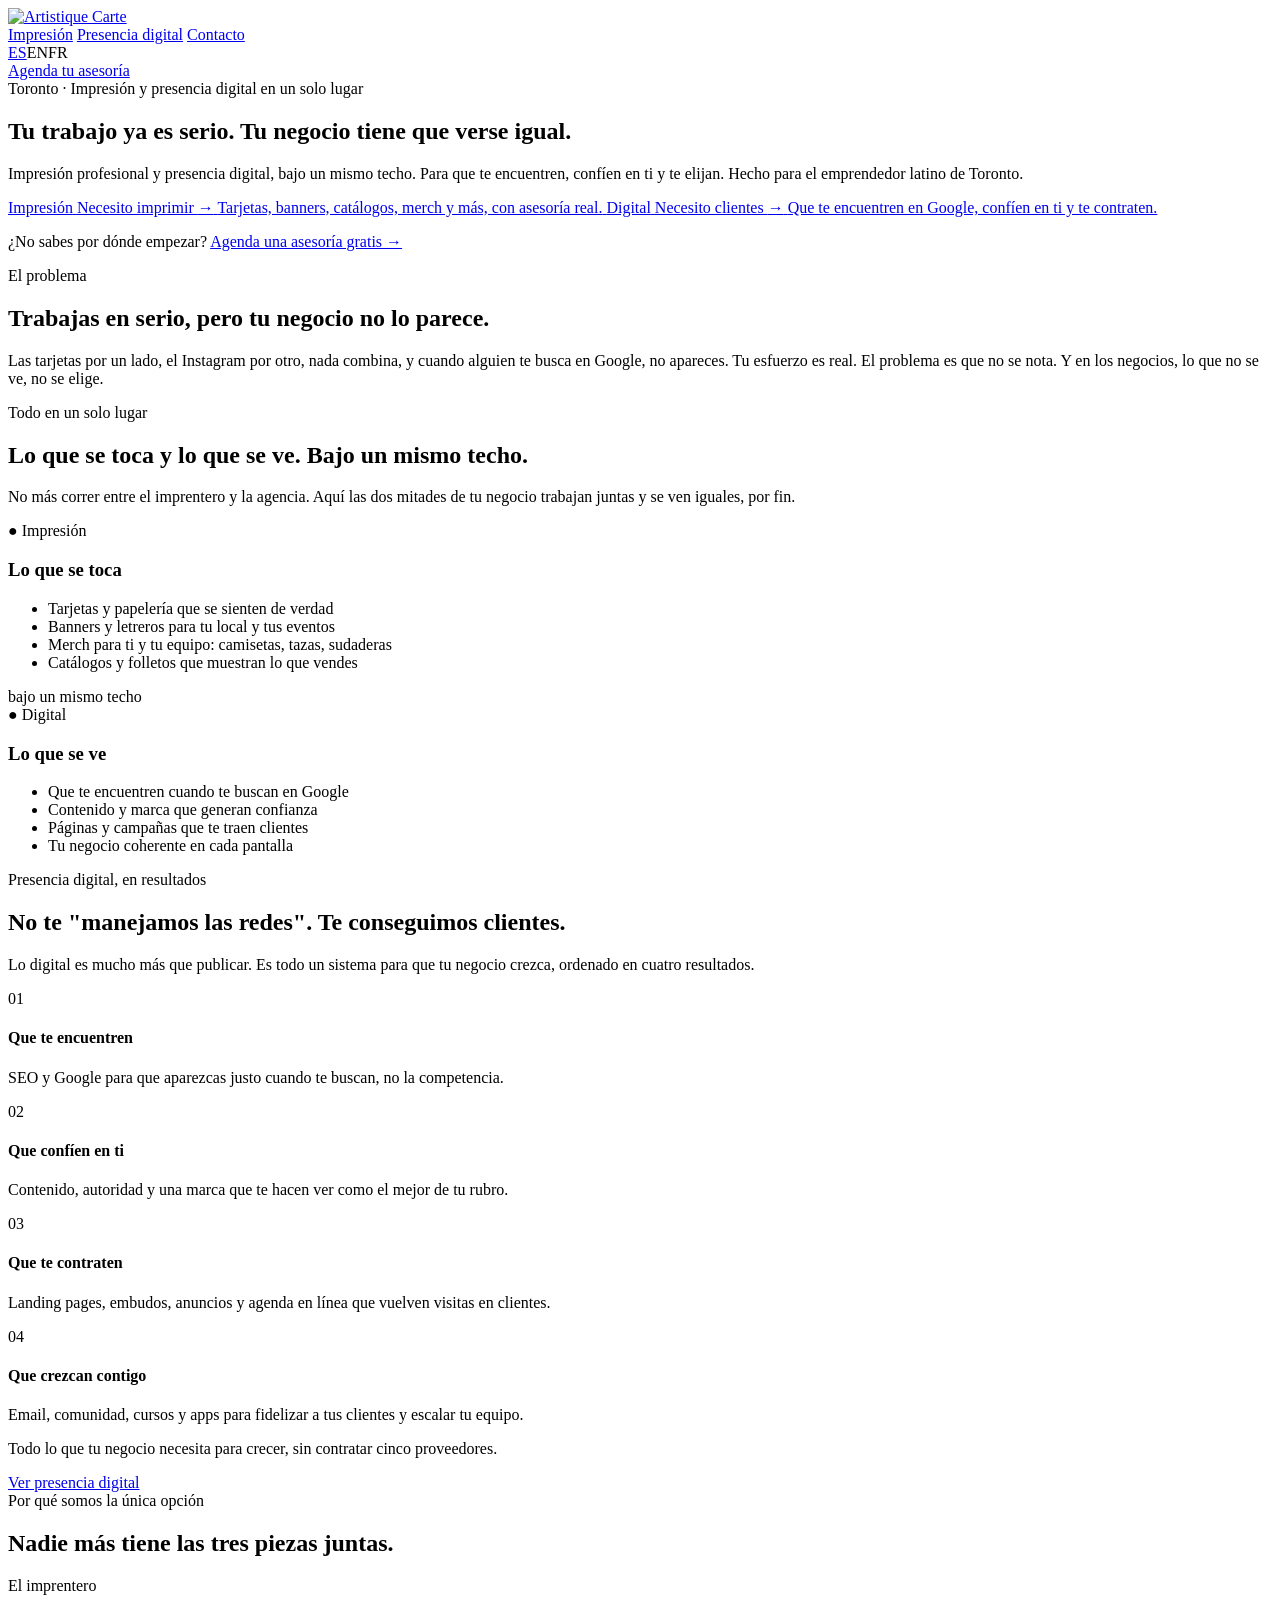
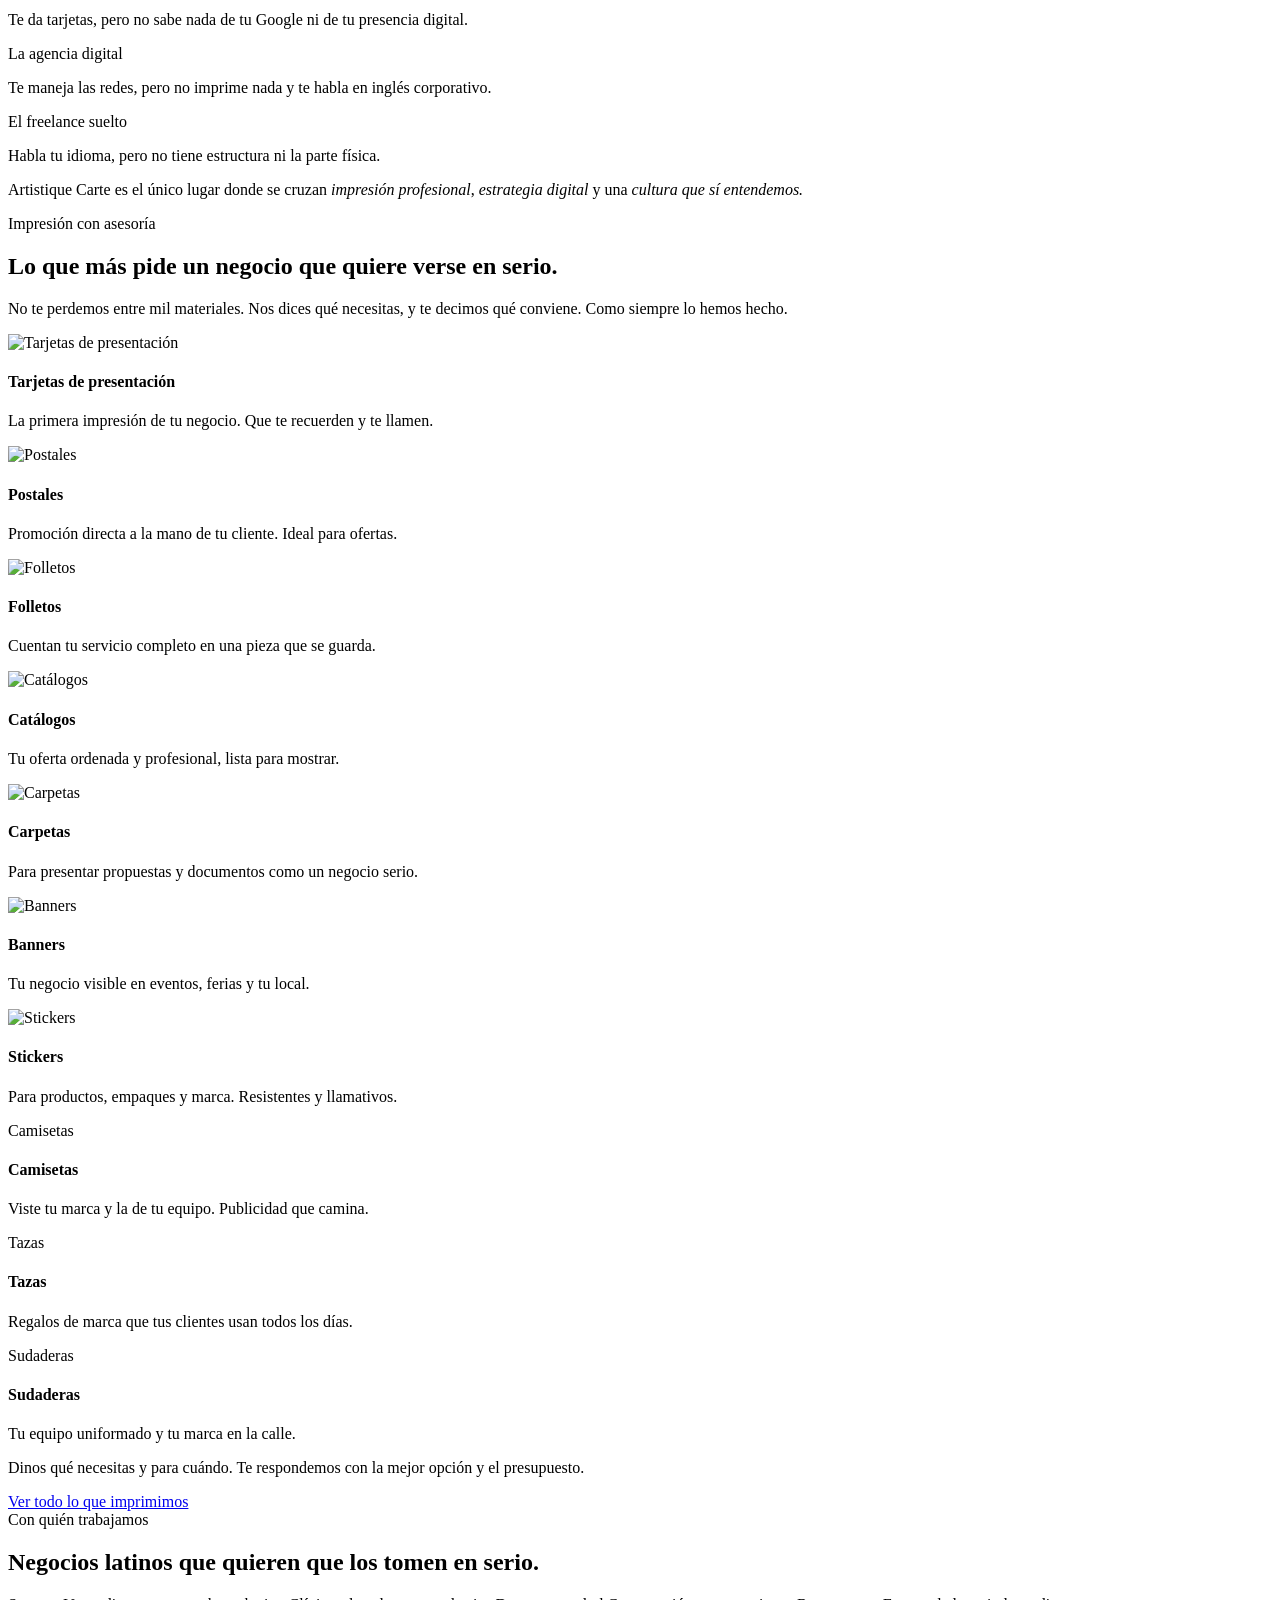
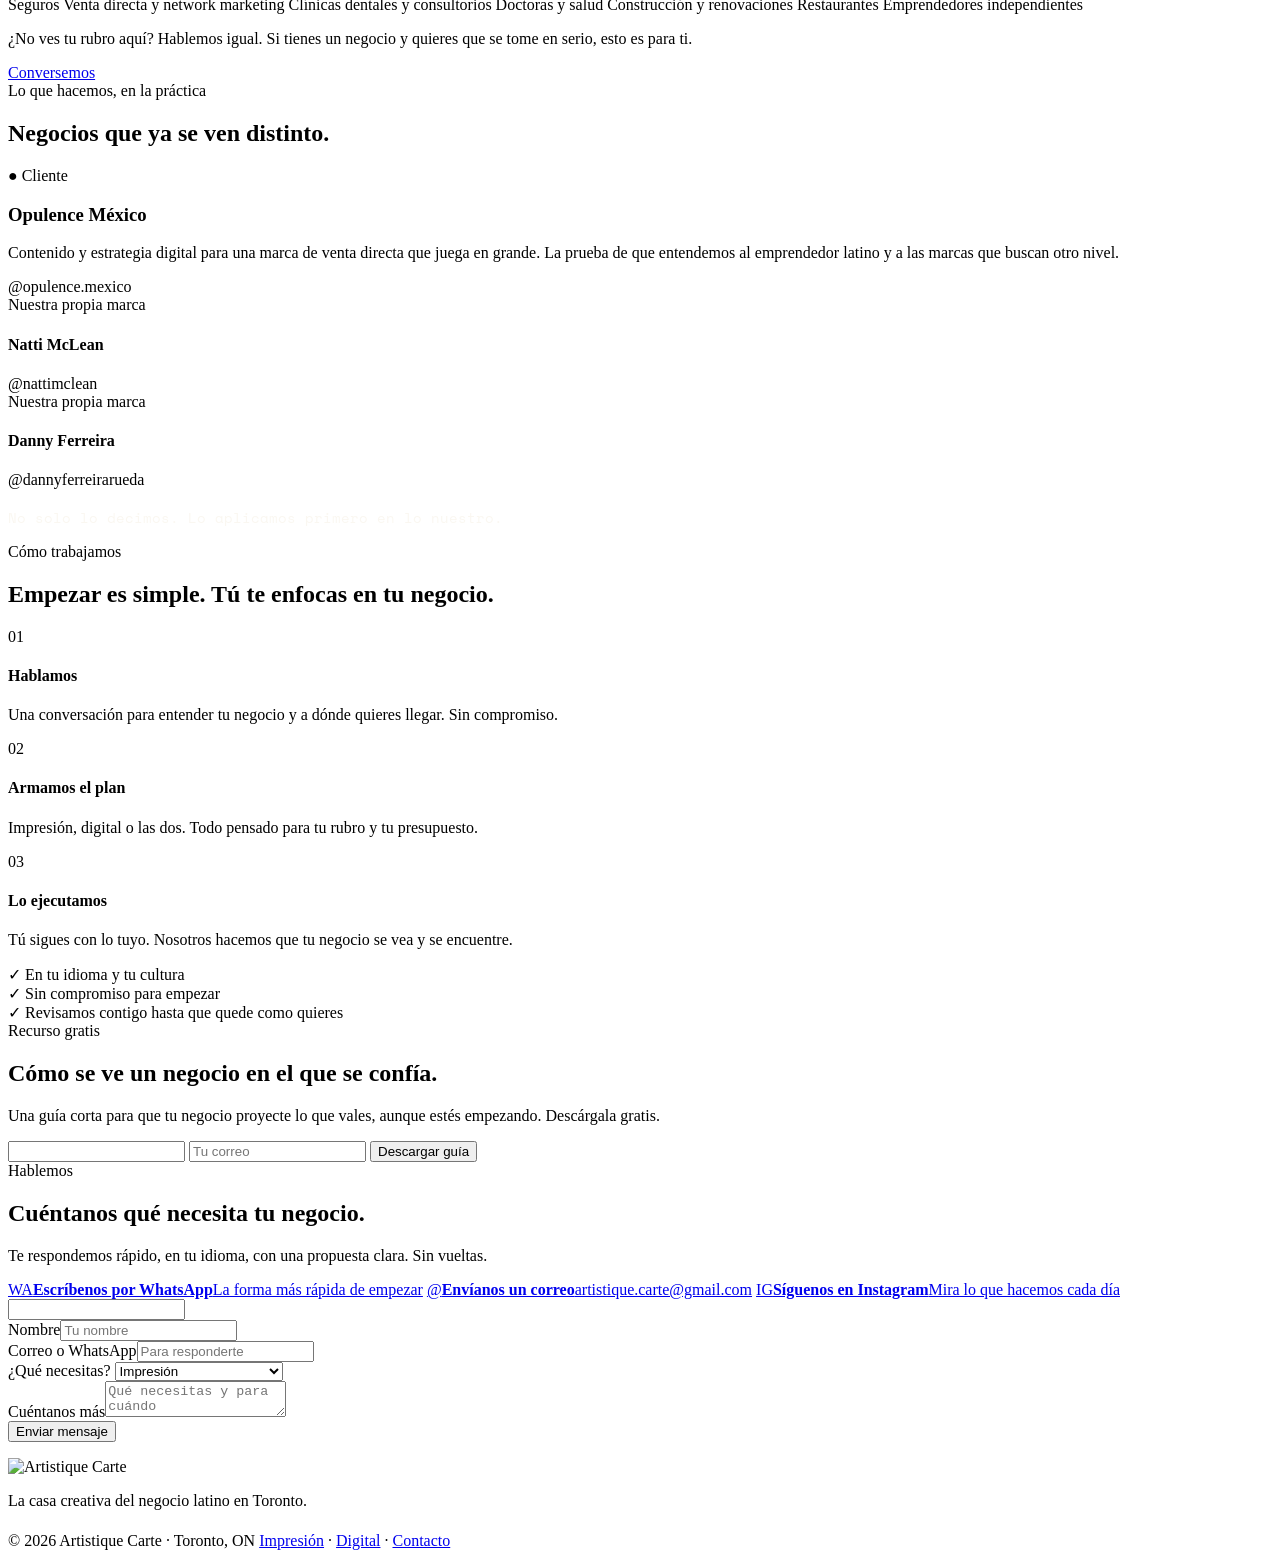
==== es/index.html @ 541c594e "Create index.html" ====
<!DOCTYPE html>
<html lang="es">
<head>
<meta charset="UTF-8">
<meta name="viewport" content="width=device-width, initial-scale=1.0">
<title>Artistique Carte — Impresión + Presencia Digital para tu negocio | Toronto</title>
<meta name="description" content="La casa creativa del negocio latino en Toronto. Impresión profesional y presencia digital bajo un mismo techo: para que te encuentren, confíen en ti y te elijan.">
<link rel="canonical" href="https://artistique-carte.vercel.app/es/">
<link rel="alternate" hreflang="es" href="https://artistique-carte.vercel.app/es/">
<link rel="alternate" hreflang="x-default" href="https://artistique-carte.vercel.app/es/">
<meta property="og:type" content="website">
<meta property="og:title" content="Artistique Carte — Impresión + Presencia Digital para tu negocio">
<meta property="og:description" content="Impresión profesional y presencia digital bajo un mismo techo, para el negocio latino de Toronto.">
<meta property="og:image" content="https://dym19l0ca2xiu.cloudfront.net/images/websitelogos/artistiquecarte_site_logo536.png">
<meta property="og:locale" content="es_ES">
<link rel="icon" href="https://dym19l0ca2xiu.cloudfront.net/images/websitelogos/artistiquecarte_site_logo536.png">
<link rel="preconnect" href="https://fonts.googleapis.com">
<link rel="preconnect" href="https://fonts.gstatic.com" crossorigin>
<link href="https://fonts.googleapis.com/css2?family=Sora:wght@400;500;600;700;800&family=Archivo:wght@400;500;600;700&family=Space+Mono:wght@400;700&display=swap" rel="stylesheet">
<link rel="stylesheet" href="/assets/styles.css">
</head>
<body>

<header>
  <div class="wrap nav">
    <div class="brand">
      <a href="/es/"><img src="https://dym19l0ca2xiu.cloudfront.net/images/websitelogos/artistiquecarte_site_logo536.png" alt="Artistique Carte"></a>
      <nav class="nav-links">
        <a href="/es/impresion">Impresión</a>
        <a href="/es/digital">Presencia digital</a>
        <a href="#contacto">Contacto</a>
      </nav>
    </div>
    <div class="nav-right">
      <nav class="lang" aria-label="Idioma"><a href="/es/" class="on">ES</a><a class="soon" title="Próximamente">EN</a><a class="soon" title="Próximamente">FR</a></nav>
      <a href="#contacto" class="btn">Agenda tu asesoría</a>
    </div>
  </div>
</header>

<section class="hero">
  <div class="wrap hero-inner">
    <span class="eyebrow"><span class="dot"></span> Toronto · Impresión y presencia digital en un solo lugar</span>
    <h1>Tu trabajo ya es serio. Tu <span class="accent">negocio</span> tiene que verse igual.</h1>
    <p class="sub">Impresión profesional y presencia digital, bajo un mismo techo. Para que te encuentren, confíen en ti y te elijan. Hecho para el emprendedor latino de Toronto.</p>
    <div class="spectrum grow"><span class="s1"></span><span class="s2"></span><span class="s3"></span><span class="s4"></span><span class="s5"></span></div>
    <div class="paths">
      <a href="/es/impresion" class="path print">
        <span class="k">Impresión</span>
        <span class="t">Necesito imprimir <span class="arrow">→</span></span>
        <span class="d">Tarjetas, banners, catálogos, merch y más, con asesoría real.</span>
      </a>
      <a href="/es/digital" class="path dig">
        <span class="k">Digital</span>
        <span class="t">Necesito clientes <span class="arrow">→</span></span>
        <span class="d">Que te encuentren en Google, confíen en ti y te contraten.</span>
      </a>
    </div>
    <p class="microcta">¿No sabes por dónde empezar? <a href="#contacto">Agenda una asesoría gratis →</a></p>
  </div>
</section>

<section class="problem">
  <div class="wrap">
    <div class="sec-label rv">El problema</div>
    <h2 class="big rv">Trabajas en serio, pero tu negocio no lo parece.</h2>
    <p class="lead rv">Las tarjetas por un lado, el Instagram por otro, nada combina, y cuando alguien te busca en Google, no apareces. Tu esfuerzo es real. <span class="kick">El problema es que no se nota.</span> Y en los negocios, lo que no se ve, no se elige.</p>
  </div>
</section>

<section class="worlds">
  <div class="wrap">
    <div class="sec-label rv">Todo en un solo lugar</div>
    <h2 class="big rv">Lo que se toca y lo que se ve. Bajo un mismo techo.</h2>
    <p class="lead rv">No más correr entre el imprentero y la agencia. Aquí las dos mitades de tu negocio trabajan juntas y se ven iguales, por fin.</p>
    <div class="world-grid rv">
      <div class="world fis">
        <span class="tag">● Impresión</span>
        <h3>Lo que se toca</h3>
        <ul>
          <li>Tarjetas y papelería que se sienten de verdad</li>
          <li>Banners y letreros para tu local y tus eventos</li>
          <li>Merch para ti y tu equipo: camisetas, tazas, sudaderas</li>
          <li>Catálogos y folletos que muestran lo que vendes</li>
        </ul>
      </div>
      <div class="roof">
        <div class="spectrum"><span class="s1"></span><span class="s2"></span><span class="s3"></span><span class="s4"></span><span class="s5"></span></div>
        <span class="rt">bajo un mismo techo</span>
      </div>
      <div class="world dig">
        <span class="tag">● Digital</span>
        <h3>Lo que se ve</h3>
        <ul>
          <li>Que te encuentren cuando te buscan en Google</li>
          <li>Contenido y marca que generan confianza</li>
          <li>Páginas y campañas que te traen clientes</li>
          <li>Tu negocio coherente en cada pantalla</li>
        </ul>
      </div>
    </div>
  </div>
</section>

<section class="outcomes">
  <div class="wrap">
    <div class="sec-label rv">Presencia digital, en resultados</div>
    <h2 class="big rv">No te "manejamos las redes". Te conseguimos clientes.</h2>
    <p class="lead rv">Lo digital es mucho más que publicar. Es todo un sistema para que tu negocio crezca, ordenado en cuatro resultados.</p>
    <div class="oc-grid rv">
      <div class="ocard"><div class="n" style="background:var(--magenta)">01</div><h4>Que te encuentren</h4><p>SEO y Google para que aparezcas justo cuando te buscan, no la competencia.</p></div>
      <div class="ocard"><div class="n" style="background:var(--violet)">02</div><h4>Que confíen en ti</h4><p>Contenido, autoridad y una marca que te hacen ver como el mejor de tu rubro.</p></div>
      <div class="ocard"><div class="n" style="background:var(--blue-d)">03</div><h4>Que te contraten</h4><p>Landing pages, embudos, anuncios y agenda en línea que vuelven visitas en clientes.</p></div>
      <div class="ocard"><div class="n" style="background:var(--gold-d)">04</div><h4>Que crezcan contigo</h4><p>Email, comunidad, cursos y apps para fidelizar a tus clientes y escalar tu equipo.</p></div>
    </div>
    <div class="oc-cta rv">
      <p>Todo lo que tu negocio necesita para crecer, sin contratar cinco proveedores.</p>
      <a href="/es/digital" class="btn big">Ver presencia digital</a>
    </div>
  </div>
</section>

<section class="why">
  <div class="wrap">
    <div class="sec-label rv">Por qué somos la única opción</div>
    <h2 class="big rv">Nadie más tiene las tres piezas juntas.</h2>
    <div class="contrast">
      <div class="cx rv"><div class="who">El imprentero</div><p>Te da tarjetas, <span class="miss">pero no sabe nada de tu Google ni de tu presencia digital.</span></p></div>
      <div class="cx rv"><div class="who">La agencia digital</div><p>Te maneja las redes, <span class="miss">pero no imprime nada y te habla en inglés corporativo.</span></p></div>
      <div class="cx rv"><div class="who">El freelance suelto</div><p>Habla tu idioma, <span class="miss">pero no tiene estructura ni la parte física.</span></p></div>
    </div>
    <p class="why-punch rv">Artistique Carte es el único lugar donde se cruzan <em>impresión profesional</em>, <em>estrategia digital</em> y una <em>cultura que sí entendemos.</em></p>
  </div>
</section>

<section class="print-sec">
  <div class="wrap">
    <div class="sec-label rv">Impresión con asesoría</div>
    <h2 class="big rv">Lo que más pide un negocio que quiere verse en serio.</h2>
    <p class="lead rv">No te perdemos entre mil materiales. Nos dices qué necesitas, y te decimos qué conviene. Como siempre lo hemos hecho.</p>
    <div class="grid10 rv">
      <div class="pcard"><img class="thumb" loading="lazy" src="https://dym19l0ca2xiu.cloudfront.net/images/product/matte-business-cards.png" alt="Tarjetas de presentación"><div class="body"><span class="chip" style="background:var(--magenta)"></span><h4>Tarjetas de presentación</h4><p>La primera impresión de tu negocio. Que te recuerden y te llamen.</p></div></div>
      <div class="pcard"><img class="thumb" loading="lazy" src="https://dym19l0ca2xiu.cloudfront.net/images/product/matte-postcards.png" alt="Postales"><div class="body"><span class="chip" style="background:var(--violet)"></span><h4>Postales</h4><p>Promoción directa a la mano de tu cliente. Ideal para ofertas.</p></div></div>
      <div class="pcard"><img class="thumb" loading="lazy" src="https://dym19l0ca2xiu.cloudfront.net/images/product/brochure-matte.jpg" alt="Folletos"><div class="body"><span class="chip" style="background:var(--blue)"></span><h4>Folletos</h4><p>Cuentan tu servicio completo en una pieza que se guarda.</p></div></div>
      <div class="pcard"><img class="thumb" loading="lazy" src="https://dym19l0ca2xiu.cloudfront.net/images/product/booklet_8_5x11.jpg" alt="Catálogos"><div class="body"><span class="chip" style="background:var(--lime)"></span><h4>Catálogos</h4><p>Tu oferta ordenada y profesional, lista para mostrar.</p></div></div>
      <div class="pcard"><img class="thumb" loading="lazy" src="https://dym19l0ca2xiu.cloudfront.net/images/product/custom-presentation-folders_06494216202402.png" alt="Carpetas"><div class="body"><span class="chip" style="background:var(--gold)"></span><h4>Carpetas</h4><p>Para presentar propuestas y documentos como un negocio serio.</p></div></div>
      <div class="pcard"><img class="thumb" loading="lazy" src="https://dym19l0ca2xiu.cloudfront.net/images/product/premium_pull_up_banner_cat_07110416202402.jpg" alt="Banners"><div class="body"><span class="chip" style="background:var(--magenta)"></span><h4>Banners</h4><p>Tu negocio visible en eventos, ferias y tu local.</p></div></div>
      <div class="pcard"><img class="thumb" loading="lazy" src="https://dym19l0ca2xiu.cloudfront.net/images/product/adhesive-vinyl-a_07200716202402.jpg" alt="Stickers"><div class="body"><span class="chip" style="background:var(--violet)"></span><h4>Stickers</h4><p>Para productos, empaques y marca. Resistentes y llamativos.</p></div></div>
      <div class="pcard"><div class="mvis" style="background:linear-gradient(135deg,var(--magenta),var(--violet))">Camisetas</div><div class="body"><span class="chip" style="background:var(--blue)"></span><h4>Camisetas</h4><p>Viste tu marca y la de tu equipo. Publicidad que camina.</p></div></div>
      <div class="pcard"><div class="mvis" style="background:linear-gradient(135deg,var(--blue),var(--lime))">Tazas</div><div class="body"><span class="chip" style="background:var(--lime)"></span><h4>Tazas</h4><p>Regalos de marca que tus clientes usan todos los días.</p></div></div>
      <div class="pcard"><div class="mvis" style="background:linear-gradient(135deg,var(--violet),var(--gold))">Sudaderas</div><div class="body"><span class="chip" style="background:var(--gold)"></span><h4>Sudaderas</h4><p>Tu equipo uniformado y tu marca en la calle.</p></div></div>
    </div>
    <div class="print-cta rv">
      <p>Dinos qué necesitas y para cuándo. Te respondemos con la mejor opción y el presupuesto.</p>
      <a href="/es/impresion" class="btn">Ver todo lo que imprimimos</a>
    </div>
  </div>
</section>

<section class="who-sec">
  <div class="wrap">
    <div class="sec-label rv">Con quién trabajamos</div>
    <h2 class="big rv">Negocios latinos que quieren que los tomen en serio.</h2>
    <div class="ind rv">
      <span>Seguros</span>
      <span>Venta directa y network marketing</span>
      <span>Clínicas dentales y consultorios</span>
      <span>Doctoras y salud</span>
      <span>Construcción y renovaciones</span>
      <span>Restaurantes</span>
      <span>Emprendedores independientes</span>
    </div>
    <div class="opendoor rv">
      <p>¿No ves tu rubro aquí? <span>Hablemos igual.</span> Si tienes un negocio y quieres que se tome en serio, esto es para ti.</p>
      <a href="#contacto" class="btn">Conversemos</a>
    </div>
  </div>
</section>

<section class="cases">
  <div class="wrap">
    <div class="sec-label rv">Lo que hacemos, en la práctica</div>
    <h2 class="big rv">Negocios que ya se ven distinto.</h2>
    <div class="case-feat rv">
      <div class="l">
        <span class="badge">● Cliente</span>
        <h3>Opulence México</h3>
        <p>Contenido y estrategia digital para una marca de venta directa que juega en grande. La prueba de que entendemos al emprendedor latino y a las marcas que buscan otro nivel.</p>
      </div>
      <span class="handle">@opulence.mexico</span>
    </div>
    <div class="own rv">
      <div class="oc2"><div class="kind">Nuestra propia marca</div><h4>Natti McLean</h4><span class="handle">@nattimclean</span></div>
      <div class="oc2"><div class="kind">Nuestra propia marca</div><h4>Danny Ferreira</h4><span class="handle">@dannyferreirarueda</span></div>
    </div>
    <p class="rv" style="color:rgba(247,241,232,.6);font-size:.9rem;margin-top:18px;font-family:'Space Mono',monospace">No solo lo decimos. Lo aplicamos primero en lo nuestro.</p>
  </div>
</section>

<section class="steps-sec">
  <div class="wrap">
    <div class="sec-label rv">Cómo trabajamos</div>
    <h2 class="big rv">Empezar es simple. Tú te enfocas en tu negocio.</h2>
    <div class="steps rv">
      <div class="step"><div class="num">01</div><h4>Hablamos</h4><p>Una conversación para entender tu negocio y a dónde quieres llegar. Sin compromiso.</p></div>
      <div class="step"><div class="num">02</div><h4>Armamos el plan</h4><p>Impresión, digital o las dos. Todo pensado para tu rubro y tu presupuesto.</p></div>
      <div class="step"><div class="num">03</div><h4>Lo ejecutamos</h4><p>Tú sigues con lo tuyo. Nosotros hacemos que tu negocio se vea y se encuentre.</p></div>
    </div>
  </div>
</section>

<section class="assure">
  <div class="wrap assure-grid rv">
    <div class="a"><span class="ck">✓</span> En tu idioma y tu cultura</div>
    <div class="a"><span class="ck">✓</span> Sin compromiso para empezar</div>
    <div class="a"><span class="ck">✓</span> Revisamos contigo hasta que quede como quieres</div>
  </div>
</section>

<section class="lead-sec">
  <div class="wrap lead-in">
    <div class="l rv">
      <div class="sec-label">Recurso gratis</div>
      <h2>Cómo se ve un negocio en el que se confía.</h2>
      <p>Una guía corta para que tu negocio proyecte lo que vales, aunque estés empezando. Descárgala gratis.</p>
    </div>
    <form class="capture rv" data-ac-form action="https://api.web3forms.com/submit" method="POST">
      <input type="hidden" name="access_key" value="REEMPLAZAR_ACCESS_KEY">
      <input type="hidden" name="subject" value="Nueva descarga de guía — Artistique Carte">
      <input type="hidden" name="from_name" value="Web Artistique Carte">
      <input type="text" name="botcheck" class="hp" tabindex="-1" autocomplete="off">
      <input type="email" name="email" placeholder="Tu correo" aria-label="Tu correo" required>
      <button type="submit" class="btn">Descargar guía</button>
    </form>
  </div>
</section>

<section class="contact" id="contacto">
  <div class="wrap">
    <div class="contact-grid">
      <div class="rv">
        <div class="sec-label">Hablemos</div>
        <h2 class="big">Cuéntanos qué necesita tu negocio.</h2>
        <p class="intro">Te respondemos rápido, en tu idioma, con una propuesta clara. Sin vueltas.</p>
        <div class="cways">
          <a href="https://wa.me/16470000000" class="cway" target="_blank" rel="noopener"><span class="ic" style="background:var(--lime)">WA</span><span><b>Escríbenos por WhatsApp</b><span>La forma más rápida de empezar</span></span></a>
          <a href="mailto:artistique.carte@gmail.com" class="cway"><span class="ic" style="background:var(--blue)">@</span><span><b>Envíanos un correo</b><span>artistique.carte@gmail.com</span></span></a>
          <a href="https://instagram.com/artistiquecarte" class="cway" target="_blank" rel="noopener"><span class="ic" style="background:var(--magenta)">IG</span><span><b>Síguenos en Instagram</b><span>Mira lo que hacemos cada día</span></span></a>
        </div>
      </div>
      <form class="form rv" data-ac-form action="https://api.web3forms.com/submit" method="POST">
        <input type="hidden" name="access_key" value="REEMPLAZAR_ACCESS_KEY">
        <input type="hidden" name="subject" value="Nuevo mensaje de contacto — Artistique Carte">
        <input type="hidden" name="from_name" value="Web Artistique Carte">
        <input type="text" name="botcheck" class="hp" tabindex="-1" autocomplete="off">
        <div class="frow"><label>Nombre</label><input type="text" name="nombre" placeholder="Tu nombre" required></div>
        <div class="frow"><label>Correo o WhatsApp</label><input type="text" name="contacto" placeholder="Para responderte" required></div>
        <div class="frow"><label>¿Qué necesitas?</label>
          <select name="necesita"><option>Impresión</option><option>Presencia digital</option><option>Las dos cosas</option><option>Todavía no estoy segura</option></select>
        </div>
        <div class="frow"><label>Cuéntanos más</label><textarea name="mensaje" placeholder="Qué necesitas y para cuándo"></textarea></div>
        <button type="submit" class="btn">Enviar mensaje</button>
        <p class="form-status"></p>
      </form>
    </div>
  </div>
</section>

<footer>
  <div class="wrap">
    <div class="foot-top">
      <img src="https://dym19l0ca2xiu.cloudfront.net/images/websitelogos/artistiquecarte_site_logo536.png" alt="Artistique Carte">
      <p class="foot-tag">La casa creativa del negocio latino en Toronto.</p>
    </div>
    <div class="spectrum" style="margin:22px 0"><span class="s1"></span><span class="s2"></span><span class="s3"></span><span class="s4"></span><span class="s5"></span></div>
    <div class="foot-bot">
      <span>© 2026 Artistique Carte · Toronto, ON</span>
      <span><a href="/es/impresion">Impresión</a> · <a href="/es/digital">Digital</a> · <a href="#contacto">Contacto</a></span>
    </div>
  </div>
</footer>

<script src="/assets/site.js" defer></script>
</body>
</html>
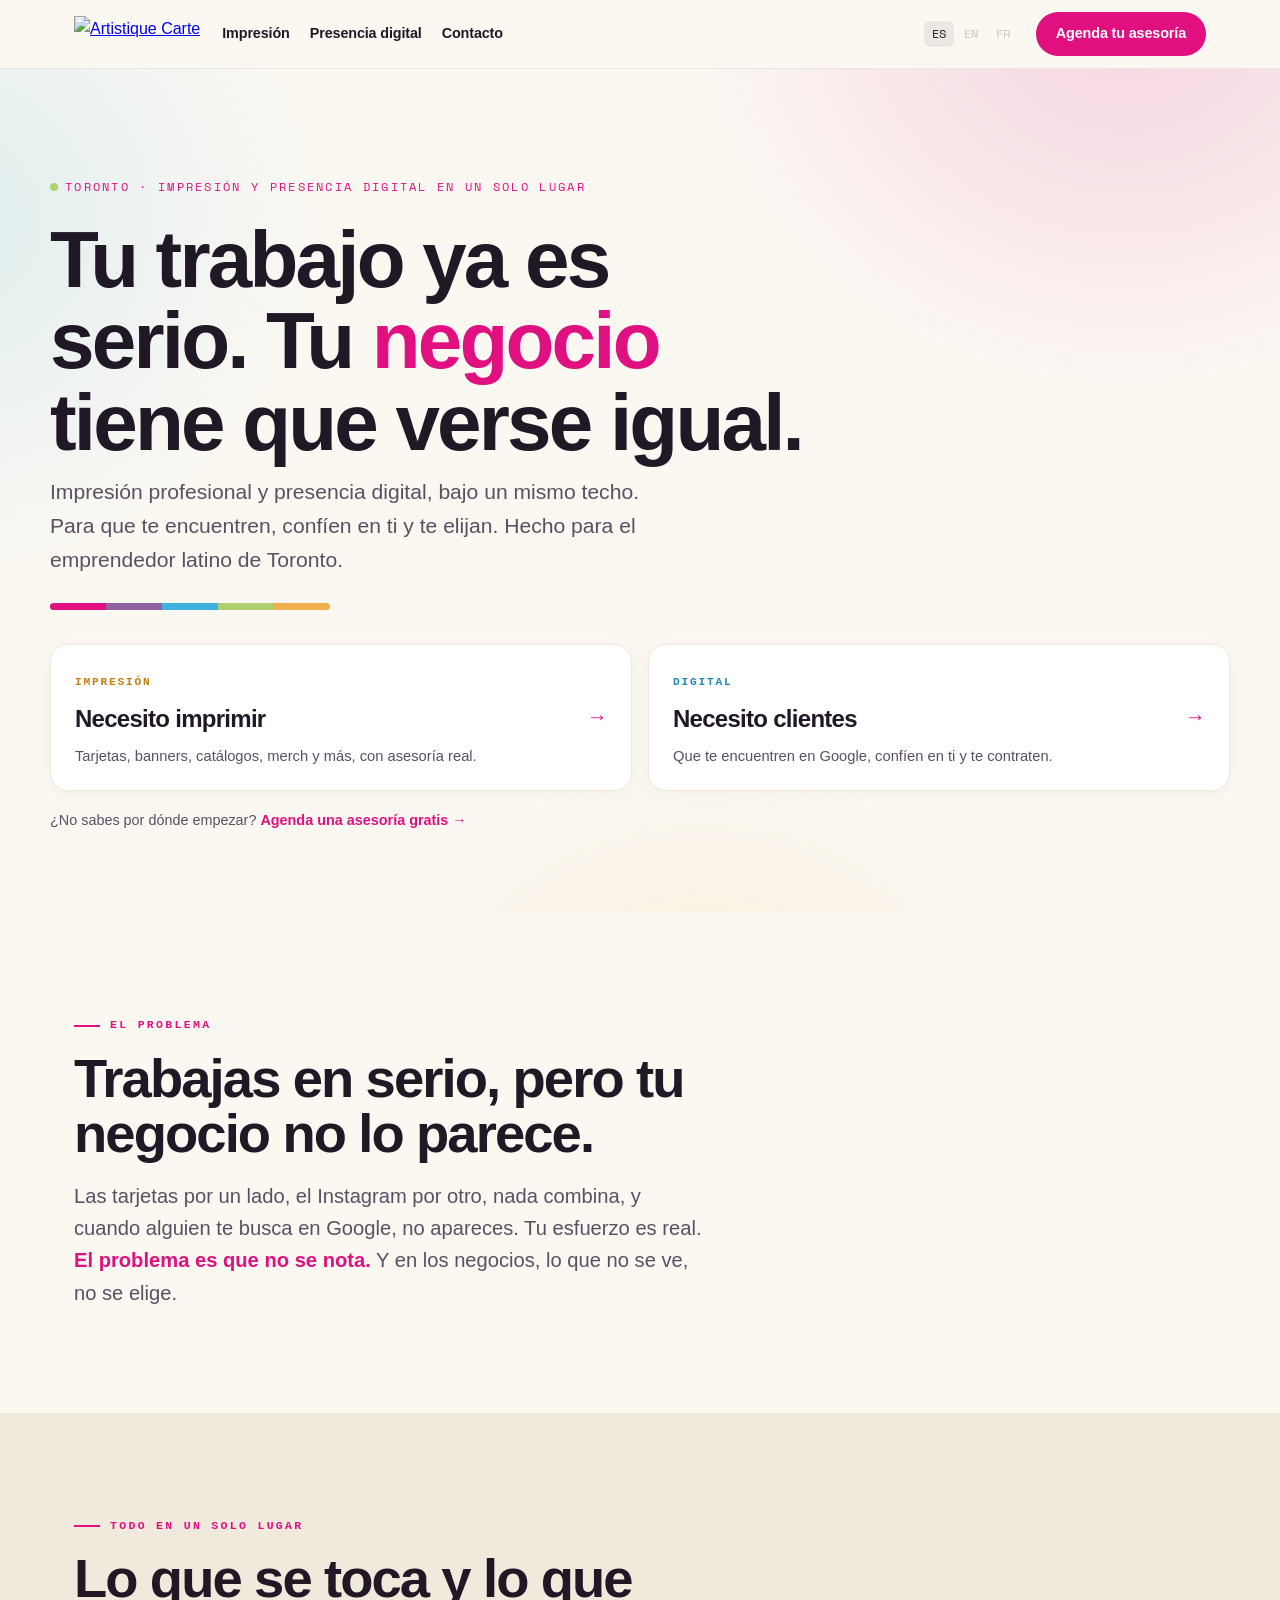
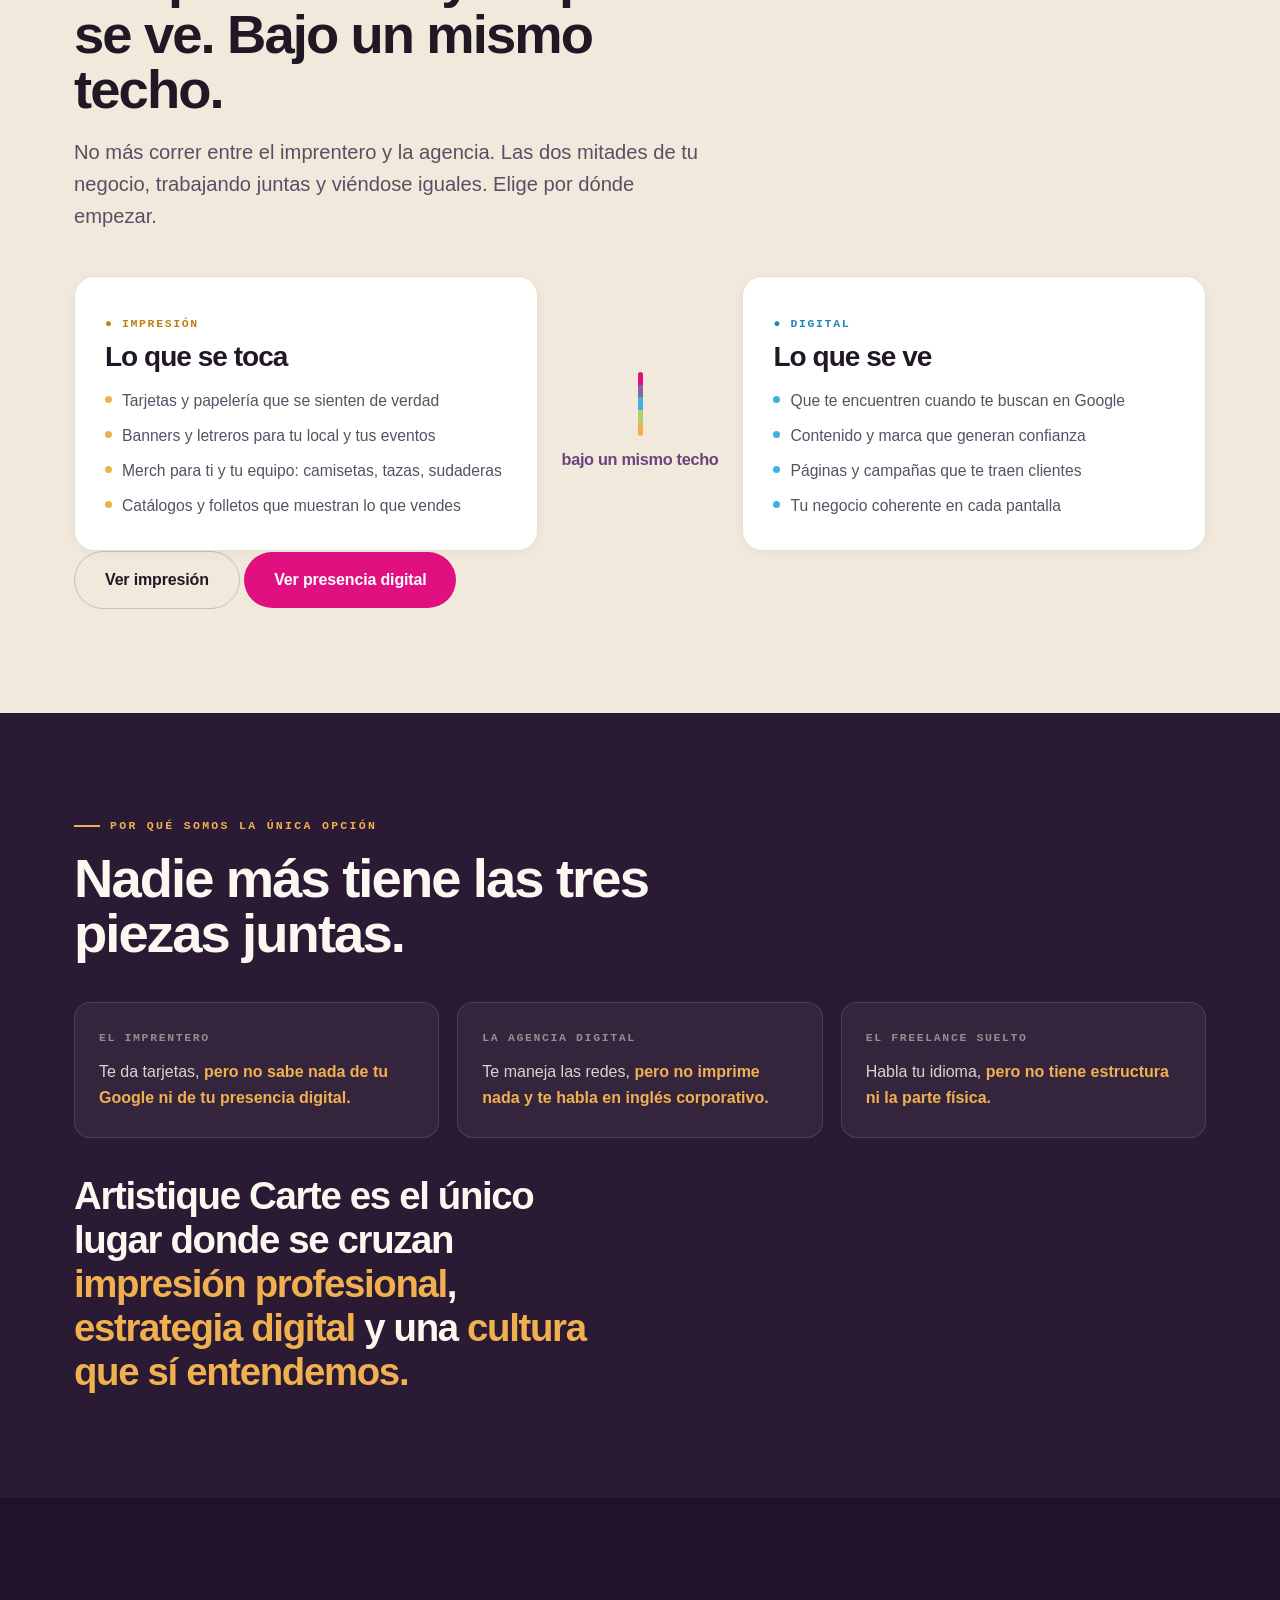
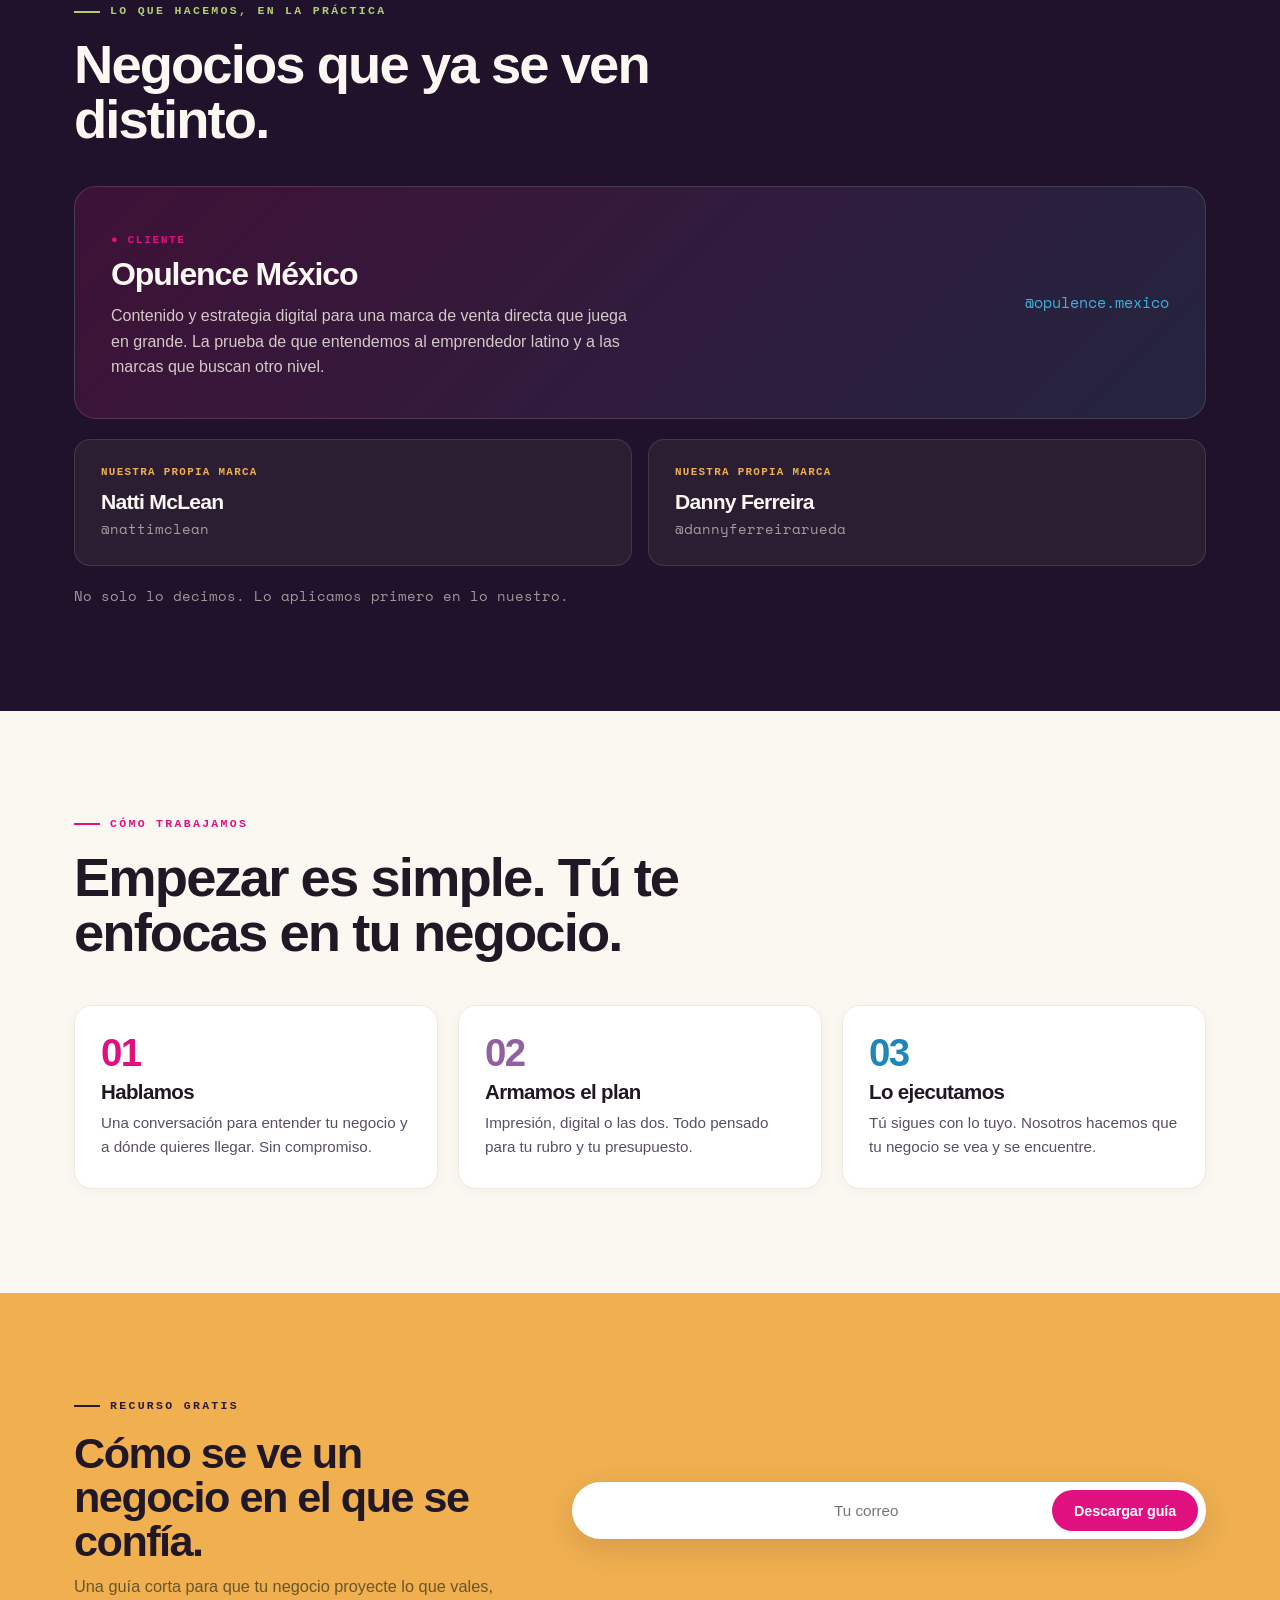
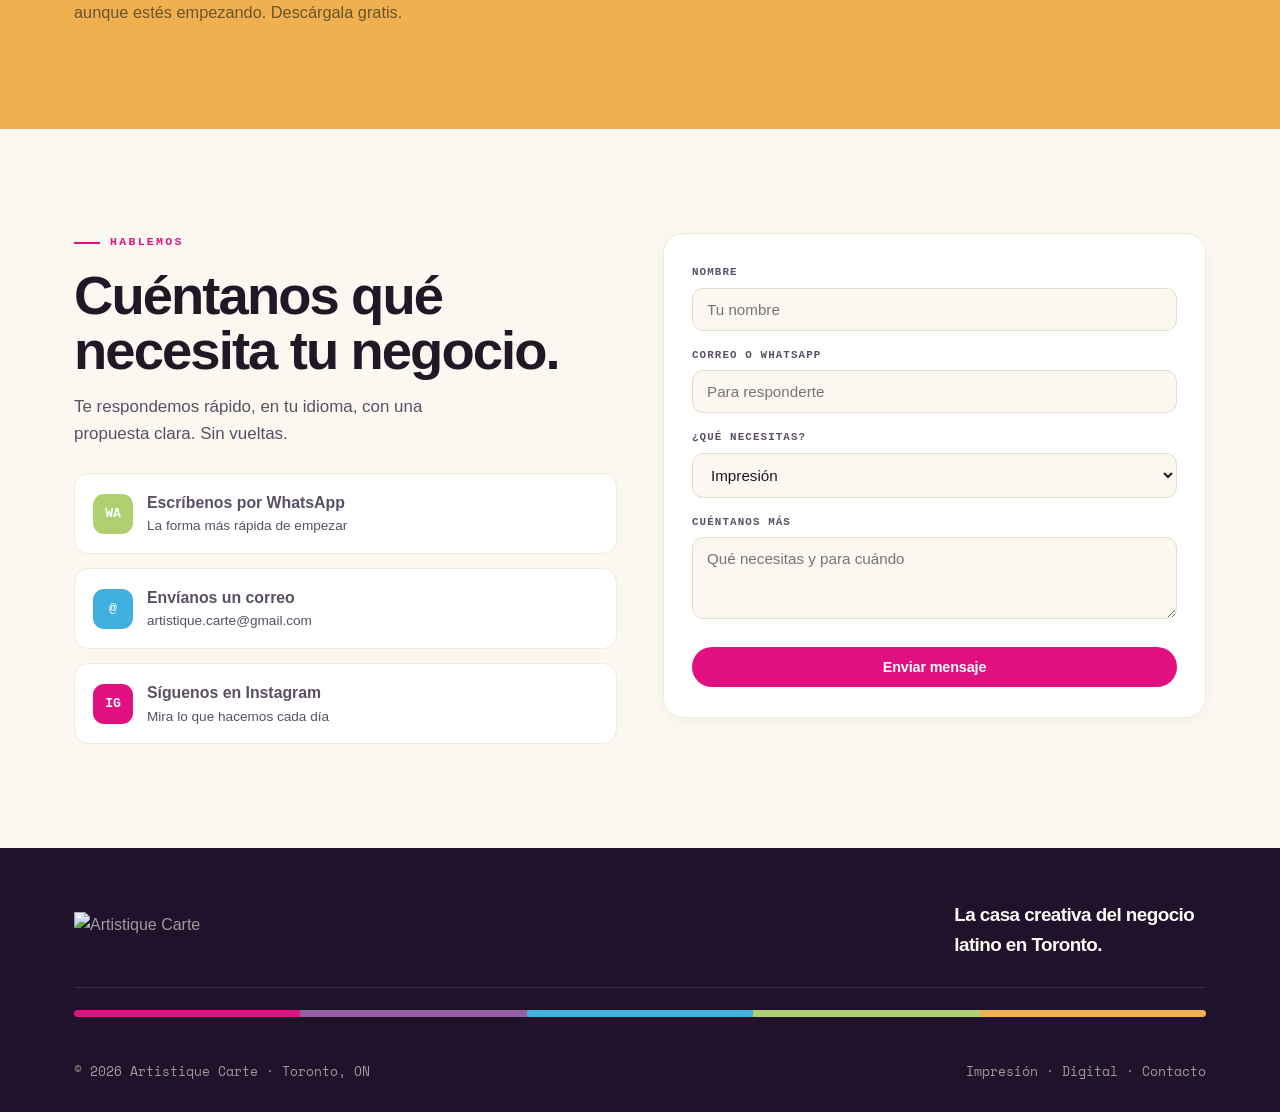
==== commit c1409f91: "Update index.html" ====
--- a/es/index.html
+++ b/es/index.html
@@ -72,7 +72,7 @@
   <div class="wrap">
     <div class="sec-label rv">Todo en un solo lugar</div>
     <h2 class="big rv">Lo que se toca y lo que se ve. Bajo un mismo techo.</h2>
-    <p class="lead rv">No más correr entre el imprentero y la agencia. Aquí las dos mitades de tu negocio trabajan juntas y se ven iguales, por fin.</p>
+    <p class="lead rv">No más correr entre el imprentero y la agencia. Las dos mitades de tu negocio, trabajando juntas y viéndose iguales. Elige por dónde empezar.</p>
     <div class="world-grid rv">
       <div class="world fis">
         <span class="tag">● Impresión</span>
@@ -99,22 +99,8 @@
         </ul>
       </div>
     </div>
-  </div>
-</section>
-
-<section class="outcomes">
-  <div class="wrap">
-    <div class="sec-label rv">Presencia digital, en resultados</div>
-    <h2 class="big rv">No te "manejamos las redes". Te conseguimos clientes.</h2>
-    <p class="lead rv">Lo digital es mucho más que publicar. Es todo un sistema para que tu negocio crezca, ordenado en cuatro resultados.</p>
-    <div class="oc-grid rv">
-      <div class="ocard"><div class="n" style="background:var(--magenta)">01</div><h4>Que te encuentren</h4><p>SEO y Google para que aparezcas justo cuando te buscan, no la competencia.</p></div>
-      <div class="ocard"><div class="n" style="background:var(--violet)">02</div><h4>Que confíen en ti</h4><p>Contenido, autoridad y una marca que te hacen ver como el mejor de tu rubro.</p></div>
-      <div class="ocard"><div class="n" style="background:var(--blue-d)">03</div><h4>Que te contraten</h4><p>Landing pages, embudos, anuncios y agenda en línea que vuelven visitas en clientes.</p></div>
-      <div class="ocard"><div class="n" style="background:var(--gold-d)">04</div><h4>Que crezcan contigo</h4><p>Email, comunidad, cursos y apps para fidelizar a tus clientes y escalar tu equipo.</p></div>
-    </div>
-    <div class="oc-cta rv">
-      <p>Todo lo que tu negocio necesita para crecer, sin contratar cinco proveedores.</p>
+    <div class="worlds-cta rv">
+      <a href="/es/impresion" class="btn ghost big">Ver impresión</a>
       <a href="/es/digital" class="btn big">Ver presencia digital</a>
     </div>
   </div>
@@ -130,50 +116,6 @@
       <div class="cx rv"><div class="who">El freelance suelto</div><p>Habla tu idioma, <span class="miss">pero no tiene estructura ni la parte física.</span></p></div>
     </div>
     <p class="why-punch rv">Artistique Carte es el único lugar donde se cruzan <em>impresión profesional</em>, <em>estrategia digital</em> y una <em>cultura que sí entendemos.</em></p>
-  </div>
-</section>
-
-<section class="print-sec">
-  <div class="wrap">
-    <div class="sec-label rv">Impresión con asesoría</div>
-    <h2 class="big rv">Lo que más pide un negocio que quiere verse en serio.</h2>
-    <p class="lead rv">No te perdemos entre mil materiales. Nos dices qué necesitas, y te decimos qué conviene. Como siempre lo hemos hecho.</p>
-    <div class="grid10 rv">
-      <div class="pcard"><img class="thumb" loading="lazy" src="https://dym19l0ca2xiu.cloudfront.net/images/product/matte-business-cards.png" alt="Tarjetas de presentación"><div class="body"><span class="chip" style="background:var(--magenta)"></span><h4>Tarjetas de presentación</h4><p>La primera impresión de tu negocio. Que te recuerden y te llamen.</p></div></div>
-      <div class="pcard"><img class="thumb" loading="lazy" src="https://dym19l0ca2xiu.cloudfront.net/images/product/matte-postcards.png" alt="Postales"><div class="body"><span class="chip" style="background:var(--violet)"></span><h4>Postales</h4><p>Promoción directa a la mano de tu cliente. Ideal para ofertas.</p></div></div>
-      <div class="pcard"><img class="thumb" loading="lazy" src="https://dym19l0ca2xiu.cloudfront.net/images/product/brochure-matte.jpg" alt="Folletos"><div class="body"><span class="chip" style="background:var(--blue)"></span><h4>Folletos</h4><p>Cuentan tu servicio completo en una pieza que se guarda.</p></div></div>
-      <div class="pcard"><img class="thumb" loading="lazy" src="https://dym19l0ca2xiu.cloudfront.net/images/product/booklet_8_5x11.jpg" alt="Catálogos"><div class="body"><span class="chip" style="background:var(--lime)"></span><h4>Catálogos</h4><p>Tu oferta ordenada y profesional, lista para mostrar.</p></div></div>
-      <div class="pcard"><img class="thumb" loading="lazy" src="https://dym19l0ca2xiu.cloudfront.net/images/product/custom-presentation-folders_06494216202402.png" alt="Carpetas"><div class="body"><span class="chip" style="background:var(--gold)"></span><h4>Carpetas</h4><p>Para presentar propuestas y documentos como un negocio serio.</p></div></div>
-      <div class="pcard"><img class="thumb" loading="lazy" src="https://dym19l0ca2xiu.cloudfront.net/images/product/premium_pull_up_banner_cat_07110416202402.jpg" alt="Banners"><div class="body"><span class="chip" style="background:var(--magenta)"></span><h4>Banners</h4><p>Tu negocio visible en eventos, ferias y tu local.</p></div></div>
-      <div class="pcard"><img class="thumb" loading="lazy" src="https://dym19l0ca2xiu.cloudfront.net/images/product/adhesive-vinyl-a_07200716202402.jpg" alt="Stickers"><div class="body"><span class="chip" style="background:var(--violet)"></span><h4>Stickers</h4><p>Para productos, empaques y marca. Resistentes y llamativos.</p></div></div>
-      <div class="pcard"><div class="mvis" style="background:linear-gradient(135deg,var(--magenta),var(--violet))">Camisetas</div><div class="body"><span class="chip" style="background:var(--blue)"></span><h4>Camisetas</h4><p>Viste tu marca y la de tu equipo. Publicidad que camina.</p></div></div>
-      <div class="pcard"><div class="mvis" style="background:linear-gradient(135deg,var(--blue),var(--lime))">Tazas</div><div class="body"><span class="chip" style="background:var(--lime)"></span><h4>Tazas</h4><p>Regalos de marca que tus clientes usan todos los días.</p></div></div>
-      <div class="pcard"><div class="mvis" style="background:linear-gradient(135deg,var(--violet),var(--gold))">Sudaderas</div><div class="body"><span class="chip" style="background:var(--gold)"></span><h4>Sudaderas</h4><p>Tu equipo uniformado y tu marca en la calle.</p></div></div>
-    </div>
-    <div class="print-cta rv">
-      <p>Dinos qué necesitas y para cuándo. Te respondemos con la mejor opción y el presupuesto.</p>
-      <a href="/es/impresion" class="btn">Ver todo lo que imprimimos</a>
-    </div>
-  </div>
-</section>
-
-<section class="who-sec">
-  <div class="wrap">
-    <div class="sec-label rv">Con quién trabajamos</div>
-    <h2 class="big rv">Negocios latinos que quieren que los tomen en serio.</h2>
-    <div class="ind rv">
-      <span>Seguros</span>
-      <span>Venta directa y network marketing</span>
-      <span>Clínicas dentales y consultorios</span>
-      <span>Doctoras y salud</span>
-      <span>Construcción y renovaciones</span>
-      <span>Restaurantes</span>
-      <span>Emprendedores independientes</span>
-    </div>
-    <div class="opendoor rv">
-      <p>¿No ves tu rubro aquí? <span>Hablemos igual.</span> Si tienes un negocio y quieres que se tome en serio, esto es para ti.</p>
-      <a href="#contacto" class="btn">Conversemos</a>
-    </div>
   </div>
 </section>
 
@@ -206,14 +148,6 @@
       <div class="step"><div class="num">02</div><h4>Armamos el plan</h4><p>Impresión, digital o las dos. Todo pensado para tu rubro y tu presupuesto.</p></div>
       <div class="step"><div class="num">03</div><h4>Lo ejecutamos</h4><p>Tú sigues con lo tuyo. Nosotros hacemos que tu negocio se vea y se encuentre.</p></div>
     </div>
-  </div>
-</section>
-
-<section class="assure">
-  <div class="wrap assure-grid rv">
-    <div class="a"><span class="ck">✓</span> En tu idioma y tu cultura</div>
-    <div class="a"><span class="ck">✓</span> Sin compromiso para empezar</div>
-    <div class="a"><span class="ck">✓</span> Revisamos contigo hasta que quede como quieres</div>
   </div>
 </section>
 
@@ -283,4 +217,3 @@
 <script src="/assets/site.js" defer></script>
 </body>
 </html>
-
--- a/assets/styles.css
+++ b/assets/styles.css
@@ -0,0 +1,248 @@
+/* Artistique Carte — sistema de diseño compartido */
+:root{
+  --plum:#2B1A33;--plum-deep:#20122a;
+  --violet:#9060A0;--violet-d:#6b4480;
+  --magenta:#E01080;--blue:#40B0E0;--blue-d:#1e86b8;
+  --lime:#B0D070;--gold:#F0B050;--gold-d:#c07f16;
+  --cream:#FBF8F2;--cream-2:#F1E9DC;
+  --ink:#211826;--ink-soft:#5a4f63;--maxw:1180px;
+}
+*{margin:0;padding:0;box-sizing:border-box}
+html{scroll-behavior:smooth}
+body{font-family:'Archivo',sans-serif;background:var(--cream);color:var(--ink);line-height:1.6;-webkit-font-smoothing:antialiased;overflow-x:hidden}
+h1,h2,h3,h4{font-family:'Sora',sans-serif;font-weight:800;line-height:1.02;letter-spacing:-0.035em}
+img{max-width:100%}
+.wrap{max-width:var(--maxw);margin:0 auto;padding:0 24px}
+.eyebrow{font-family:'Space Mono',monospace;font-size:.72rem;letter-spacing:.2em;text-transform:uppercase;display:inline-flex;align-items:center;gap:.6em}
+
+.spectrum{display:flex;height:7px;width:100%;border-radius:99px;overflow:hidden}
+.spectrum span{flex:1}
+.spectrum .s1{background:var(--magenta)}.spectrum .s2{background:var(--violet)}
+.spectrum .s3{background:var(--blue)}.spectrum .s4{background:var(--lime)}.spectrum .s5{background:var(--gold)}
+.spectrum.grow span{transform:scaleX(0);transform-origin:left;animation:grow .9s cubic-bezier(.2,.8,.2,1) forwards}
+.spectrum.grow .s2{animation-delay:.09s}.spectrum.grow .s3{animation-delay:.18s}
+.spectrum.grow .s4{animation-delay:.27s}.spectrum.grow .s5{animation-delay:.36s}
+@keyframes grow{to{transform:scaleX(1)}}
+
+header{position:sticky;top:0;z-index:50;background:rgba(251,248,242,.86);backdrop-filter:blur(12px);border-bottom:1px solid rgba(33,24,38,.08)}
+.nav{display:flex;align-items:center;justify-content:space-between;height:68px}
+.nav .brand{display:flex;align-items:center;gap:22px}
+.nav img{height:36px;width:auto;display:block}
+.nav-links{display:flex;gap:20px}
+.nav-links a{font-family:'Sora',sans-serif;font-weight:600;font-size:.9rem;color:var(--ink);text-decoration:none;letter-spacing:-.01em;transition:.2s}
+.nav-links a:hover{color:var(--magenta)}
+.nav-right{display:flex;align-items:center;gap:18px}
+.lang{display:flex;gap:2px;font-family:'Space Mono',monospace;font-size:.75rem}
+.lang a{color:rgba(33,24,38,.45);text-decoration:none;padding:3px 8px;border-radius:6px;transition:.2s}
+.lang a.on{color:var(--ink);background:rgba(33,24,38,.08)}
+.lang a:hover{color:var(--ink)}
+.lang a.soon{opacity:.5;cursor:not-allowed}
+.btn{display:inline-block;background:var(--magenta);color:#fff;text-decoration:none;font-weight:700;font-family:'Sora',sans-serif;font-size:.9rem;padding:12px 22px;border-radius:99px;transition:transform .2s,box-shadow .2s;border:none;cursor:pointer;letter-spacing:-.01em}
+.btn:hover{transform:translateY(-2px);box-shadow:0 8px 24px rgba(224,16,128,.32)}
+.btn.ghost{background:transparent;border:1.5px solid rgba(33,24,38,.2);color:var(--ink)}
+.btn.ghost:hover{border-color:var(--ink);box-shadow:none}
+.btn.big{padding:15px 30px;font-size:1rem}
+.nav .btn{padding:10px 20px}
+@media(max-width:820px){.nav-links{display:none}}
+@media(max-width:640px){.nav-right .btn{display:none}}
+
+.hero{background:radial-gradient(55% 75% at 88% -8%,rgba(224,16,128,.16),transparent 62%),radial-gradient(50% 70% at -5% 18%,rgba(64,176,224,.15),transparent 60%),radial-gradient(45% 60% at 55% 118%,rgba(240,176,80,.16),transparent 60%),var(--cream);color:var(--ink);position:relative;overflow:hidden;padding:0}
+.hero-inner{padding:clamp(52px,9vw,104px) 0 clamp(44px,7vw,80px);position:relative;z-index:2}
+.hero .eyebrow{color:var(--magenta)}
+.hero .eyebrow .dot{width:8px;height:8px;border-radius:50%;background:var(--lime);display:inline-block}
+.hero h1{font-size:clamp(2.5rem,6.6vw,5rem);margin:20px 0 12px;max-width:17ch}
+.hero.slim h1{font-size:clamp(2.2rem,5.4vw,4rem);max-width:20ch}
+.hero h1 .accent{color:var(--magenta)}
+.hero .sub{font-size:clamp(1.06rem,2vw,1.32rem);color:var(--ink-soft);max-width:52ch;margin-bottom:8px;font-weight:400}
+.hero .spectrum{max-width:280px;margin:26px 0 34px}
+.hero .herobtns{display:flex;flex-wrap:wrap;gap:14px;align-items:center}
+.paths{display:flex;flex-wrap:wrap;gap:16px;margin-bottom:18px}
+.path{flex:1;min-width:240px;background:#fff;border:1px solid var(--cream-2);border-radius:18px;padding:22px 24px;text-decoration:none;color:var(--ink);transition:.25s;display:block;box-shadow:0 2px 14px rgba(33,24,38,.04)}
+.path:hover{transform:translateY(-4px);box-shadow:0 16px 34px rgba(33,24,38,.1)}
+.path .k{font-family:'Space Mono',monospace;font-size:.7rem;letter-spacing:.16em;text-transform:uppercase;font-weight:700}
+.path.print .k{color:var(--gold-d)}.path.dig .k{color:var(--blue-d)}
+.path .t{font-family:'Sora',sans-serif;font-weight:800;font-size:1.5rem;margin:8px 0 4px;display:block;letter-spacing:-.03em}
+.path .d{font-size:.92rem;color:var(--ink-soft)}
+.path .arrow{float:right;font-size:1.3rem;transition:transform .25s;color:var(--magenta)}
+.path:hover .arrow{transform:translateX(6px)}
+.hero .microcta{font-size:.9rem;color:var(--ink-soft)}
+.hero .microcta a{color:var(--magenta);font-weight:700;text-decoration:none}
+
+section{padding:clamp(58px,8.5vw,104px) 0}
+.sec-label{font-family:'Space Mono',monospace;font-size:.72rem;letter-spacing:.2em;text-transform:uppercase;color:var(--magenta);margin-bottom:16px;display:flex;align-items:center;gap:10px;font-weight:700}
+.sec-label::before{content:"";width:26px;height:2px;background:var(--magenta)}
+h2.big{font-size:clamp(2rem,4.8vw,3.4rem);max-width:20ch;margin-bottom:18px}
+.lead{font-size:clamp(1.06rem,2vw,1.26rem);color:var(--ink-soft);max-width:56ch}
+
+.problem{background:var(--cream)}
+.problem .big{max-width:24ch}
+.problem .lead{margin-top:8px}
+.problem .kick{color:var(--magenta);font-weight:700}
+
+.worlds{background:var(--cream-2)}
+.worlds .lead{margin-bottom:44px}
+.world-grid{display:flex;align-items:stretch;gap:0;flex-wrap:wrap;position:relative}
+.world{flex:1;min-width:270px;background:#fff;border:1px solid #e9dfcf;border-radius:20px;padding:32px 30px;box-shadow:0 2px 14px rgba(33,24,38,.04)}
+.world .tag{font-family:'Space Mono',monospace;font-size:.72rem;letter-spacing:.14em;text-transform:uppercase;font-weight:700}
+.world.fis .tag{color:var(--gold-d)}.world.dig .tag{color:var(--blue-d)}
+.world h3{font-size:1.75rem;margin:8px 0 16px}
+.world ul{list-style:none;display:flex;flex-direction:column;gap:10px}
+.world li{display:flex;gap:10px;font-size:.98rem;color:var(--ink-soft)}
+.world li::before{content:"";width:7px;height:7px;border-radius:50%;margin-top:8px;flex:none}
+.world.fis li::before{background:var(--gold)}.world.dig li::before{background:var(--blue)}
+.roof{display:flex;flex-direction:column;align-items:center;justify-content:center;padding:0 24px;text-align:center;min-width:160px}
+.roof .spectrum{width:5px;height:64px;flex-direction:column;margin:14px 0}
+.roof .rt{font-family:'Sora',sans-serif;font-weight:700;font-size:1.02rem;color:var(--violet-d);line-height:1.2;letter-spacing:-.02em}
+@media(max-width:800px){.roof{padding:22px 0}.roof .spectrum{width:64px;height:5px;flex-direction:row}}
+
+.outcomes{background:var(--cream)}
+.outcomes h2.big{max-width:22ch}
+.oc-grid{display:grid;grid-template-columns:repeat(4,1fr);gap:16px;margin-top:44px}
+.ocard{background:#fff;border:1px solid var(--cream-2);border-radius:18px;padding:26px 24px;box-shadow:0 2px 14px rgba(33,24,38,.04);transition:transform .22s,box-shadow .22s}
+.ocard:hover{transform:translateY(-4px);box-shadow:0 16px 32px rgba(33,24,38,.09)}
+.ocard .n{font-family:'Space Mono',monospace;font-size:.7rem;font-weight:700;letter-spacing:.1em;color:#fff;width:30px;height:30px;border-radius:9px;display:flex;align-items:center;justify-content:center;margin-bottom:16px}
+.ocard h4{font-size:1.28rem;margin-bottom:8px;letter-spacing:-.03em}
+.ocard p{font-size:.93rem;color:var(--ink-soft)}
+.oc-cta{margin-top:38px;display:flex;flex-wrap:wrap;gap:16px;align-items:center}
+.oc-cta p{font-family:'Sora',sans-serif;font-weight:700;font-size:1.15rem;letter-spacing:-.02em;max-width:30ch}
+@media(max-width:860px){.oc-grid{grid-template-columns:repeat(2,1fr)}}
+@media(max-width:520px){.oc-grid{grid-template-columns:1fr}}
+
+.why{background:var(--plum);color:var(--cream)}
+.why .sec-label{color:var(--gold)}.why .sec-label::before{background:var(--gold)}
+.why h2.big{color:var(--cream)}
+.contrast{display:grid;grid-template-columns:repeat(3,1fr);gap:18px;margin:40px 0 36px}
+.cx{background:rgba(247,241,232,.05);border:1px solid rgba(247,241,232,.12);border-radius:16px;padding:26px 24px}
+.cx .who{font-family:'Space Mono',monospace;font-size:.72rem;letter-spacing:.14em;text-transform:uppercase;color:rgba(247,241,232,.5);margin-bottom:12px;font-weight:700}
+.cx p{font-size:1rem;color:rgba(247,241,232,.85)}
+.cx .miss{color:var(--gold);font-weight:600}
+.why-punch{font-family:'Sora',sans-serif;font-weight:800;font-size:clamp(1.55rem,3.6vw,2.4rem);line-height:1.15;max-width:24ch;letter-spacing:-.035em}
+.why-punch em{font-style:normal;color:var(--gold)}
+.why-list{display:grid;grid-template-columns:repeat(3,1fr);gap:18px;margin-top:40px}
+.why-list .wl{background:rgba(247,241,232,.05);border:1px solid rgba(247,241,232,.12);border-radius:16px;padding:26px 24px}
+.why-list .wl .ic{width:30px;height:6px;border-radius:99px;margin-bottom:16px}
+.why-list .wl h4{font-size:1.2rem;color:var(--cream);margin-bottom:8px}
+.why-list .wl p{font-size:.96rem;color:rgba(247,241,232,.82)}
+@media(max-width:760px){.contrast,.why-list{grid-template-columns:1fr}}
+
+.print-sec{background:var(--cream-2)}
+.grid10{display:grid;grid-template-columns:repeat(auto-fill,minmax(210px,1fr));gap:14px;margin-top:26px}
+.pcard{background:#fff;border-radius:15px;padding:14px;border:1px solid #e9dfcf;transition:transform .22s,box-shadow .22s;display:flex;flex-direction:column;gap:8px;overflow:hidden}
+.pcard:hover{transform:translateY(-4px);box-shadow:0 14px 30px rgba(43,26,51,.1)}
+.pcard .thumb{width:100%;height:158px;object-fit:cover;border-radius:11px;background:var(--cream-2);display:block}
+.pcard .mvis{width:100%;height:158px;border-radius:11px;display:flex;align-items:flex-end;padding:14px;color:#fff;font-family:'Sora',sans-serif;font-weight:800;font-size:1.5rem;letter-spacing:-.03em}
+.pcard .body{padding:2px 6px 6px;display:flex;flex-direction:column;gap:6px;flex:1}
+.pcard .chip{width:12px;height:12px;border-radius:4px}
+.pcard h4{font-size:1.12rem;letter-spacing:-.03em}
+.pcard p{font-size:.86rem;color:var(--ink-soft);flex:1}
+.cat-group{font-family:'Space Mono',monospace;font-size:.72rem;letter-spacing:.16em;text-transform:uppercase;color:var(--violet-d);font-weight:700;margin:40px 0 6px;display:flex;align-items:center;gap:10px}
+.cat-group::before{content:"";width:22px;height:2px;background:var(--violet)}
+.print-cta{margin-top:34px;display:flex;flex-wrap:wrap;align-items:center;gap:18px}
+.print-cta p{font-size:1.02rem;color:var(--ink-soft);max-width:42ch}
+
+.who-sec{background:var(--cream)}
+.ind{display:flex;flex-wrap:wrap;gap:12px;margin:36px 0 26px}
+.ind span{background:#fff;border:1px solid var(--cream-2);border-radius:99px;padding:11px 20px;font-weight:600;font-size:.96rem;display:flex;align-items:center;gap:9px;box-shadow:0 2px 10px rgba(33,24,38,.03)}
+.ind span::before{content:"";width:8px;height:8px;border-radius:50%;background:var(--magenta)}
+.ind span:nth-child(2)::before{background:var(--violet)}
+.ind span:nth-child(3)::before{background:var(--blue)}
+.ind span:nth-child(4)::before{background:var(--lime)}
+.ind span:nth-child(5)::before{background:var(--gold)}
+.ind span:nth-child(6)::before{background:var(--magenta)}
+.ind span:nth-child(7)::before{background:var(--violet)}
+.opendoor{background:linear-gradient(135deg,rgba(224,16,128,.08),rgba(64,176,224,.08));border:1px dashed rgba(224,16,128,.35);border-radius:16px;padding:24px 26px;display:flex;flex-wrap:wrap;align-items:center;justify-content:space-between;gap:18px}
+.opendoor p{font-family:'Sora',sans-serif;font-weight:700;font-size:1.15rem;letter-spacing:-.02em;max-width:40ch}
+.opendoor p span{color:var(--magenta)}
+
+.cases{background:var(--plum-deep);color:var(--cream)}
+.cases .sec-label{color:var(--lime)}.cases .sec-label::before{background:var(--lime)}
+.cases h2.big{color:var(--cream)}
+.case-feat{background:linear-gradient(135deg,rgba(224,16,128,.16),rgba(64,176,224,.12));border:1px solid rgba(247,241,232,.14);border-radius:22px;padding:38px 36px;margin:38px 0 20px;display:flex;flex-wrap:wrap;gap:26px;align-items:center;justify-content:space-between}
+.case-feat .l{max-width:58ch}
+.case-feat .badge{font-family:'Space Mono',monospace;font-size:.7rem;letter-spacing:.14em;text-transform:uppercase;color:var(--magenta);font-weight:700}
+.case-feat h3{font-size:2rem;margin:8px 0 12px;color:var(--cream)}
+.case-feat p{color:rgba(247,241,232,.82);font-size:1rem}
+.case-feat .handle{font-family:'Space Mono',monospace;font-size:.95rem;color:var(--blue);white-space:nowrap}
+.own{display:grid;grid-template-columns:1fr 1fr;gap:16px}
+.own .oc2{background:rgba(247,241,232,.05);border:1px solid rgba(247,241,232,.12);border-radius:16px;padding:24px 26px}
+.own .oc2 .kind{font-family:'Space Mono',monospace;font-size:.68rem;letter-spacing:.12em;text-transform:uppercase;color:var(--gold);margin-bottom:10px;font-weight:700}
+.own .oc2 h4{font-size:1.32rem;margin-bottom:3px}
+.own .oc2 .handle{font-family:'Space Mono',monospace;font-size:.85rem;color:rgba(247,241,232,.6)}
+@media(max-width:640px){.own{grid-template-columns:1fr}}
+
+.results{display:grid;grid-template-columns:1fr 1fr;gap:18px;margin-top:44px}
+.rblock{background:#fff;border:1px solid var(--cream-2);border-radius:20px;padding:30px 28px;box-shadow:0 2px 14px rgba(33,24,38,.04);position:relative;overflow:hidden}
+.rblock::before{content:"";position:absolute;top:0;left:0;width:100%;height:6px;background:var(--accent,#E01080)}
+.rblock .rn{font-family:'Space Mono',monospace;font-size:.72rem;letter-spacing:.14em;text-transform:uppercase;font-weight:700;color:var(--accent);margin-bottom:8px}
+.rblock h3{font-size:1.55rem;margin-bottom:8px;letter-spacing:-.03em}
+.rblock .rd{font-size:1rem;color:var(--ink-soft);margin-bottom:18px}
+.rblock ul{list-style:none;display:flex;flex-direction:column;gap:9px}
+.rblock li{display:flex;gap:10px;font-size:.95rem;color:var(--ink);font-weight:500}
+.rblock li::before{content:"";width:7px;height:7px;border-radius:50%;background:var(--accent);margin-top:8px;flex:none}
+@media(max-width:760px){.results{grid-template-columns:1fr}}
+.checks{display:flex;flex-wrap:wrap;gap:10px}
+.checks label{display:flex;align-items:center;gap:8px;background:var(--cream);border:1px solid #e6dccb;border-radius:99px;padding:9px 15px;font-family:'Archivo',sans-serif;font-size:.9rem;font-weight:500;text-transform:none;letter-spacing:0;color:var(--ink);cursor:pointer;margin:0}
+.checks input{width:auto;margin:0}
+
+.steps-sec{background:var(--cream)}
+.steps{display:grid;grid-template-columns:repeat(3,1fr);gap:20px;margin-top:44px}
+.step{position:relative;padding:28px 26px;background:#fff;border:1px solid var(--cream-2);border-radius:18px;box-shadow:0 2px 14px rgba(33,24,38,.04)}
+.step .num{font-family:'Sora',sans-serif;font-weight:800;font-size:2.4rem;letter-spacing:-.04em;line-height:1;margin-bottom:10px}
+.step:nth-child(1) .num{color:var(--magenta)}
+.step:nth-child(2) .num{color:var(--violet)}
+.step:nth-child(3) .num{color:var(--blue-d)}
+.step h4{font-size:1.28rem;margin-bottom:8px;letter-spacing:-.03em}
+.step p{font-size:.95rem;color:var(--ink-soft)}
+@media(max-width:760px){.steps{grid-template-columns:1fr}}
+
+.assure{background:var(--cream-2);padding:28px 0}
+.assure-grid{display:flex;flex-wrap:wrap;gap:16px;justify-content:center}
+.assure .a{display:flex;align-items:center;gap:10px;font-weight:600;font-size:.97rem;color:var(--ink)}
+.assure .a .ck{width:24px;height:24px;border-radius:50%;background:var(--lime);color:var(--plum);display:flex;align-items:center;justify-content:center;font-weight:800;font-size:.8rem;flex:none}
+
+.lead-sec{background:var(--gold);color:var(--ink)}
+.lead-in{display:flex;flex-wrap:wrap;gap:30px;align-items:center;justify-content:space-between}
+.lead-in .l{max-width:48ch}
+.lead-in .sec-label{color:var(--plum)}.lead-in .sec-label::before{background:var(--plum)}
+.lead-in h2{font-size:clamp(1.8rem,3.8vw,2.7rem);margin-bottom:10px;letter-spacing:-.035em}
+.lead-in p{color:#6a5528;font-size:1.02rem}
+.capture{display:flex;gap:10px;flex-wrap:wrap;background:#fff;padding:8px;border-radius:99px;box-shadow:0 10px 30px rgba(43,26,51,.14)}
+.capture input{border:none;outline:none;padding:12px 18px;font-family:'Archivo',sans-serif;font-size:.95rem;flex:1;min-width:180px;background:transparent}
+@media(max-width:520px){.capture{border-radius:18px}.capture .btn{width:100%}}
+
+.contact{background:var(--cream)}
+.contact-grid{display:grid;grid-template-columns:1fr 1fr;gap:46px;align-items:start}
+.contact h2.big{margin-bottom:14px}
+.contact .intro{color:var(--ink-soft);font-size:1.06rem;max-width:42ch;margin-bottom:26px}
+.cways{display:flex;flex-direction:column;gap:14px}
+.cway{display:flex;align-items:center;gap:14px;text-decoration:none;color:var(--ink);background:#fff;border:1px solid var(--cream-2);border-radius:14px;padding:16px 18px;transition:.2s}
+.cway:hover{border-color:var(--violet);transform:translateX(4px)}
+.cway .ic{width:40px;height:40px;border-radius:11px;flex:none;display:flex;align-items:center;justify-content:center;color:#fff;font-family:'Space Mono',monospace;font-weight:700;font-size:.82rem}
+.cway b{font-size:.99rem}
+.cway span{display:block;font-size:.85rem;color:var(--ink-soft)}
+.form{background:#fff;border:1px solid var(--cream-2);border-radius:20px;padding:30px 28px;box-shadow:0 2px 14px rgba(33,24,38,.04)}
+.form label{font-family:'Space Mono',monospace;font-size:.68rem;letter-spacing:.1em;text-transform:uppercase;color:var(--ink-soft);display:block;margin:0 0 6px;font-weight:700}
+.form .frow{margin-bottom:16px}
+.form .frow2{display:grid;grid-template-columns:1fr 1fr;gap:14px}
+.form input,.form select,.form textarea{width:100%;border:1px solid #e6dccb;border-radius:11px;padding:12px 14px;font-family:'Archivo',sans-serif;font-size:.95rem;background:var(--cream);color:var(--ink)}
+.form textarea{resize:vertical;min-height:82px}
+.form .btn{width:100%;margin-top:4px}
+.form .hp{position:absolute;left:-9999px;opacity:0}
+.form .note{font-size:.78rem;color:var(--ink-soft);margin-top:10px;text-align:center}
+.form-status{margin-top:12px;font-size:.9rem;font-weight:600;display:none}
+.form-status.ok{display:block;color:var(--blue-d)}
+.form-status.err{display:block;color:var(--magenta)}
+@media(max-width:840px){.contact-grid{grid-template-columns:1fr;gap:30px}.form .frow2{grid-template-columns:1fr}}
+
+footer{background:var(--plum-deep);color:rgba(247,241,232,.6);padding:52px 0 30px}
+.foot-top{display:flex;flex-wrap:wrap;justify-content:space-between;gap:24px;align-items:center;padding-bottom:26px;border-bottom:1px solid rgba(247,241,232,.1)}
+.foot-top img{height:36px}
+.foot-tag{font-family:'Sora',sans-serif;font-weight:700;color:var(--cream);font-size:1.18rem;max-width:24ch;letter-spacing:-.03em}
+.foot-bot{display:flex;flex-wrap:wrap;justify-content:space-between;gap:14px;padding-top:22px;font-size:.82rem;font-family:'Space Mono',monospace}
+.foot-bot a{color:rgba(247,241,232,.6);text-decoration:none}
+.foot-bot a:hover{color:var(--cream)}
+
+.rv{opacity:0;transform:translateY(24px);transition:opacity .7s ease,transform .7s cubic-bezier(.2,.8,.2,1)}
+.rv.in{opacity:1;transform:none}
+@media(prefers-reduced-motion:reduce){.rv{opacity:1;transform:none;transition:none}.spectrum.grow span{animation:none;transform:none}html{scroll-behavior:auto}}
+
